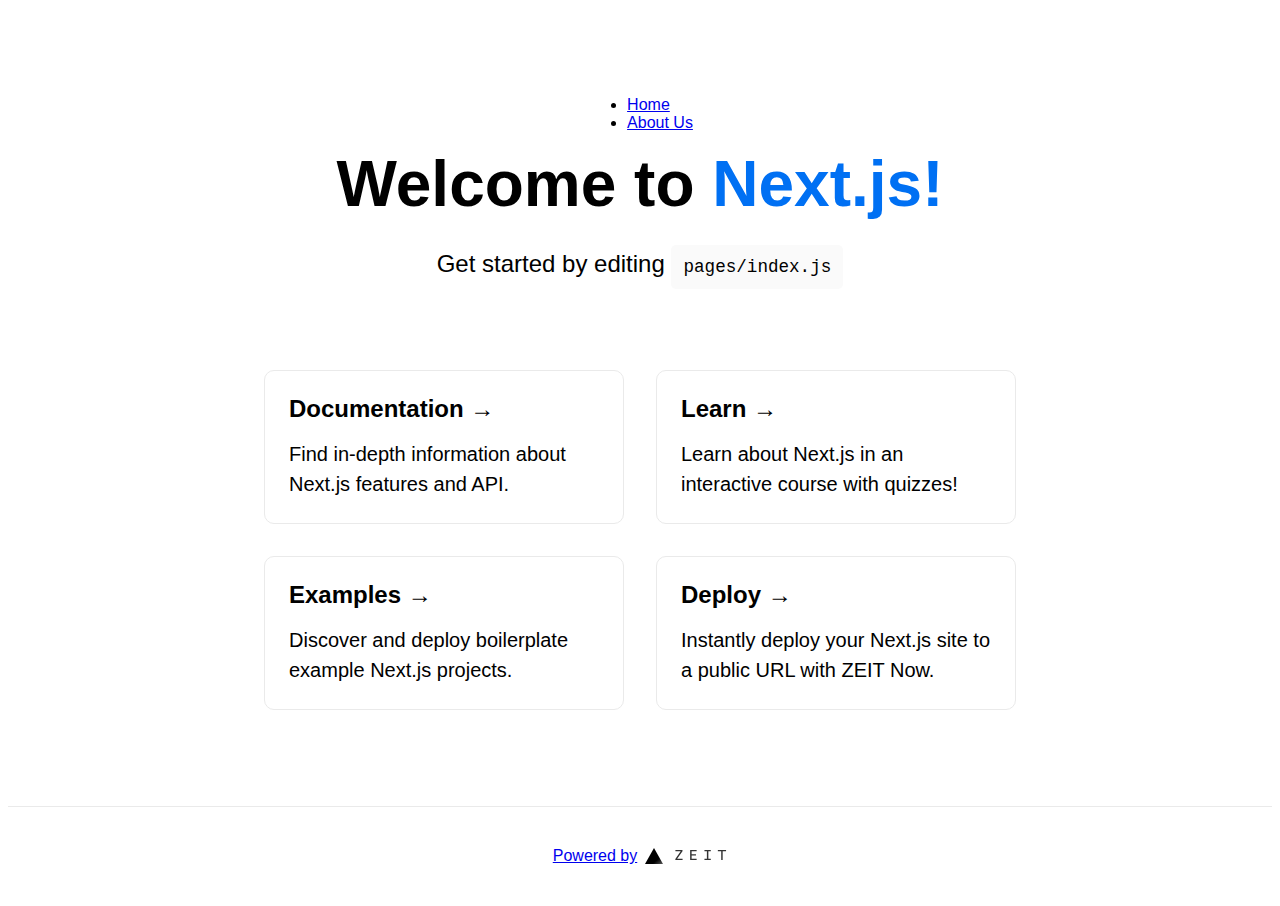
==== index.html @ a6445b6d "web site" ====
<!DOCTYPE html><html><head><meta name="viewport" content="width=device-width"/><meta charSet="utf-8"/><title>Create Next Home</title><meta name="Description" content="Create Next Home"/><link rel="icon" href="/favicon.ico"/><meta name="next-head-count" content="5"/><link rel="preload" href="/_next/static/css/9fda6e7c62ddbb3475de.css" as="style"/><link rel="stylesheet" href="/_next/static/css/9fda6e7c62ddbb3475de.css"/><link rel="preload" href="/_next/static/css/e2f26853386b54f37ce3.css" as="style"/><link rel="stylesheet" href="/_next/static/css/e2f26853386b54f37ce3.css"/><link rel="preload" href="/_next/static/AYoh7G82UzfrctL_WtD29/pages/index.js" as="script"/><link rel="preload" href="/_next/static/AYoh7G82UzfrctL_WtD29/pages/_app.js" as="script"/><link rel="preload" href="/_next/static/runtime/webpack-2a9f584e76ec5fd661a8.js" as="script"/><link rel="preload" href="/_next/static/chunks/framework.f2d6fb4bd48cff35edd7.js" as="script"/><link rel="preload" href="/_next/static/chunks/c4809a41e9c1497f73262485779cecc77e86ee9b.e8c53c1e247e535f93a0.js" as="script"/><link rel="preload" href="/_next/static/runtime/main-543ebbdb6f335ff198fe.js" as="script"/></head><body><div id="__next"><div class="index_container__3Or0C"><div class="index_main__3P-zj"><ul><li><a href="/">Home</a></li><li><a href="/about">About Us</a></li></ul><h1 class="index_title__3W9b9">Welcome to <a href="https://nextjs.org">Next.js!</a></h1><p class="index_description__rkkV5">Get started by editing <code>pages/index.js</code></p><div class="index_grid__1OFHn"><a href="https://nextjs.org/docs" class="index_card__1nD_T"><h3>Documentation →</h3><p>Find in-depth information about Next.js features and API.</p></a><a href="https://nextjs.org/learn" class="index_card__1nD_T"><h3>Learn →</h3><p>Learn about Next.js in an interactive course with quizzes!</p></a><a href="https://github.com/zeit/next.js/tree/master/examples" class="index_card__1nD_T"><h3>Examples →</h3><p>Discover and deploy boilerplate example Next.js projects.</p></a><a href="https://zeit.co/import?filter=next.js&amp;utm_source=create-next-app&amp;utm_medium=default-template&amp;utm_campaign=create-next-app" class="index_card__1nD_T"><h3>Deploy →</h3><p>Instantly deploy your Next.js site to a public URL with ZEIT Now.</p></a></div></div><div class="index_footer__2UCoA"><a href="https://zeit.co?utm_source=create-next-app&amp;utm_medium=default-template&amp;utm_campaign=create-next-app" target="_blank" rel="noopener noreferrer">Powered by <img src="/zeit.svg" alt="ZEIT Logo"/></a></div></div></div><script id="__NEXT_DATA__" type="application/json">{"props":{"pageProps":{}},"page":"/","query":{},"buildId":"AYoh7G82UzfrctL_WtD29","nextExport":true,"autoExport":true,"isFallback":false}</script><script nomodule="" src="/_next/static/runtime/polyfills-c91089e862617ff54cd9.js"></script><script async="" data-next-page="/" src="/_next/static/AYoh7G82UzfrctL_WtD29/pages/index.js"></script><script async="" data-next-page="/_app" src="/_next/static/AYoh7G82UzfrctL_WtD29/pages/_app.js"></script><script src="/_next/static/runtime/webpack-2a9f584e76ec5fd661a8.js" async=""></script><script src="/_next/static/chunks/framework.f2d6fb4bd48cff35edd7.js" async=""></script><script src="/_next/static/chunks/c4809a41e9c1497f73262485779cecc77e86ee9b.e8c53c1e247e535f93a0.js" async=""></script><script src="/_next/static/runtime/main-543ebbdb6f335ff198fe.js" async=""></script><script src="/_next/static/AYoh7G82UzfrctL_WtD29/_buildManifest.js" async=""></script><script src="/_next/static/AYoh7G82UzfrctL_WtD29/_ssgManifest.js" async=""></script></body></html>
---- _next/static/css/9fda6e7c62ddbb3475de.css ----
body,html{padding:0;margin:0;font-family:-apple-system,BlinkMacSystemFont,Segoe UI,Roboto,Oxygen,Ubuntu,Cantarell,Fira Sans,Droid Sans,Helvetica Neue,sans-serif}code{background:#fafafa;border-radius:5px;padding:.75rem;font-size:1.1rem;font-family:Menlo,Monaco,Lucida Console,Liberation Mono,DejaVu Sans Mono,Bitstream Vera Sans Mono,Courier New,monospace}*{box-sizing:border-box}
---- _next/static/css/9fda6e7c62ddbb3475de.css ----
body,html{padding:0;margin:0;font-family:-apple-system,BlinkMacSystemFont,Segoe UI,Roboto,Oxygen,Ubuntu,Cantarell,Fira Sans,Droid Sans,Helvetica Neue,sans-serif}code{background:#fafafa;border-radius:5px;padding:.75rem;font-size:1.1rem;font-family:Menlo,Monaco,Lucida Console,Liberation Mono,DejaVu Sans Mono,Bitstream Vera Sans Mono,Courier New,monospace}*{box-sizing:border-box}
---- _next/static/css/e2f26853386b54f37ce3.css ----
.index_container__3Or0C{min-height:100vh;padding:0 .5rem;flex-direction:column}.index_container__3Or0C,.index_main__3P-zj{display:flex;justify-content:center;align-items:center}.index_main__3P-zj{padding:5rem 0;flex:1 1;flex-direction:column}.index_footer__2UCoA{width:100%;height:100px;border-top:1px solid #eaeaea;display:flex;justify-content:center;align-items:center}.index_footer__2UCoA img{margin-left:.5rem}.index_footer__2UCoA a{display:flex;justify-content:center;align-items:center}.index_title__3W9b9 a{color:#0070f3;text-decoration:none}.index_title__3W9b9 a:active,.index_title__3W9b9 a:focus,.index_title__3W9b9 a:hover{text-decoration:underline}.index_title__3W9b9{margin:0;line-height:1.15;font-size:4rem}.index_description__rkkV5,.index_title__3W9b9{text-align:center}.index_description__rkkV5{line-height:1.5;font-size:1.5rem}.index_grid__1OFHn{display:flex;align-items:center;justify-content:center;flex-wrap:wrap;max-width:800px;margin-top:3rem}.index_card__1nD_T,.index_grid__1OFHn a{color:inherit;text-decoration:none}.index_card__1nD_T{margin:1rem;flex-basis:45%;padding:1.5rem;text-align:left;border:1px solid #eaeaea;border-radius:10px;transition:color .15s ease,border-color .15s ease}.index_card__1nD_T:active,.index_card__1nD_T:focus,.index_card__1nD_T:hover{color:#0070f3;border-color:#0070f3}.index_card__1nD_T h3{margin:0 0 1rem;font-size:1.5rem}.index_card__1nD_T p{margin:0;font-size:1.25rem;line-height:1.5}@media(max-width:600px){.index_grid__1OFHn{width:100%;flex-direction:column}}
---- _next/static/css/e2f26853386b54f37ce3.css ----
.index_container__3Or0C{min-height:100vh;padding:0 .5rem;flex-direction:column}.index_container__3Or0C,.index_main__3P-zj{display:flex;justify-content:center;align-items:center}.index_main__3P-zj{padding:5rem 0;flex:1 1;flex-direction:column}.index_footer__2UCoA{width:100%;height:100px;border-top:1px solid #eaeaea;display:flex;justify-content:center;align-items:center}.index_footer__2UCoA img{margin-left:.5rem}.index_footer__2UCoA a{display:flex;justify-content:center;align-items:center}.index_title__3W9b9 a{color:#0070f3;text-decoration:none}.index_title__3W9b9 a:active,.index_title__3W9b9 a:focus,.index_title__3W9b9 a:hover{text-decoration:underline}.index_title__3W9b9{margin:0;line-height:1.15;font-size:4rem}.index_description__rkkV5,.index_title__3W9b9{text-align:center}.index_description__rkkV5{line-height:1.5;font-size:1.5rem}.index_grid__1OFHn{display:flex;align-items:center;justify-content:center;flex-wrap:wrap;max-width:800px;margin-top:3rem}.index_card__1nD_T,.index_grid__1OFHn a{color:inherit;text-decoration:none}.index_card__1nD_T{margin:1rem;flex-basis:45%;padding:1.5rem;text-align:left;border:1px solid #eaeaea;border-radius:10px;transition:color .15s ease,border-color .15s ease}.index_card__1nD_T:active,.index_card__1nD_T:focus,.index_card__1nD_T:hover{color:#0070f3;border-color:#0070f3}.index_card__1nD_T h3{margin:0 0 1rem;font-size:1.5rem}.index_card__1nD_T p{margin:0;font-size:1.25rem;line-height:1.5}@media(max-width:600px){.index_grid__1OFHn{width:100%;flex-direction:column}}
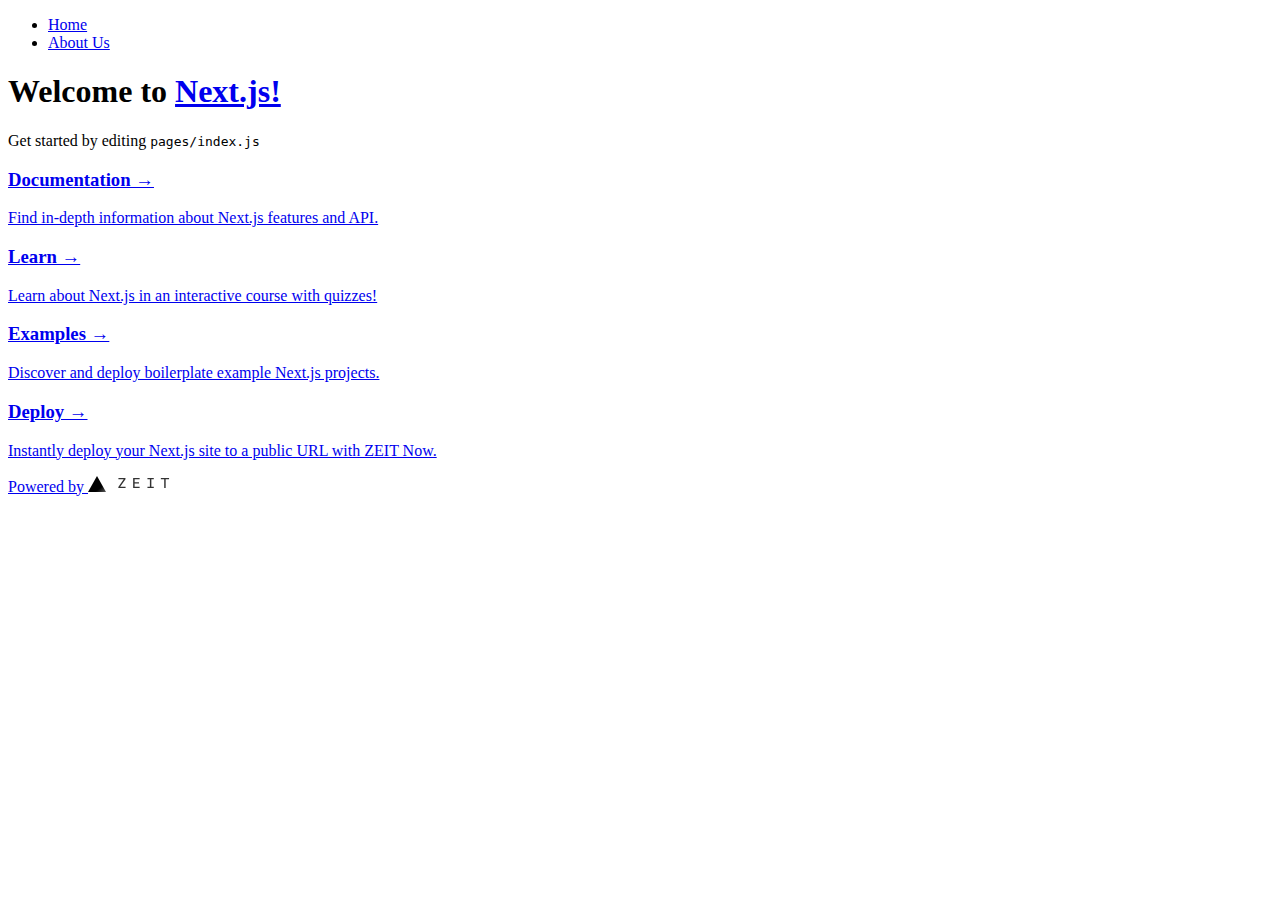
==== commit 8ac24f1e: "gh pages" ====
--- a/index.html
+++ b/index.html
@@ -1 +1 @@
-<!DOCTYPE html><html><head><meta name="viewport" content="width=device-width"/><meta charSet="utf-8"/><title>Create Next Home</title><meta name="Description" content="Create Next Home"/><link rel="icon" href="/favicon.ico"/><meta name="next-head-count" content="5"/><link rel="preload" href="/_next/static/css/9fda6e7c62ddbb3475de.css" as="style"/><link rel="stylesheet" href="/_next/static/css/9fda6e7c62ddbb3475de.css"/><link rel="preload" href="/_next/static/css/e2f26853386b54f37ce3.css" as="style"/><link rel="stylesheet" href="/_next/static/css/e2f26853386b54f37ce3.css"/><link rel="preload" href="/_next/static/AYoh7G82UzfrctL_WtD29/pages/index.js" as="script"/><link rel="preload" href="/_next/static/AYoh7G82UzfrctL_WtD29/pages/_app.js" as="script"/><link rel="preload" href="/_next/static/runtime/webpack-2a9f584e76ec5fd661a8.js" as="script"/><link rel="preload" href="/_next/static/chunks/framework.f2d6fb4bd48cff35edd7.js" as="script"/><link rel="preload" href="/_next/static/chunks/c4809a41e9c1497f73262485779cecc77e86ee9b.e8c53c1e247e535f93a0.js" as="script"/><link rel="preload" href="/_next/static/runtime/main-543ebbdb6f335ff198fe.js" as="script"/></head><body><div id="__next"><div class="index_container__3Or0C"><div class="index_main__3P-zj"><ul><li><a href="/">Home</a></li><li><a href="/about">About Us</a></li></ul><h1 class="index_title__3W9b9">Welcome to <a href="https://nextjs.org">Next.js!</a></h1><p class="index_description__rkkV5">Get started by editing <code>pages/index.js</code></p><div class="index_grid__1OFHn"><a href="https://nextjs.org/docs" class="index_card__1nD_T"><h3>Documentation →</h3><p>Find in-depth information about Next.js features and API.</p></a><a href="https://nextjs.org/learn" class="index_card__1nD_T"><h3>Learn →</h3><p>Learn about Next.js in an interactive course with quizzes!</p></a><a href="https://github.com/zeit/next.js/tree/master/examples" class="index_card__1nD_T"><h3>Examples →</h3><p>Discover and deploy boilerplate example Next.js projects.</p></a><a href="https://zeit.co/import?filter=next.js&amp;utm_source=create-next-app&amp;utm_medium=default-template&amp;utm_campaign=create-next-app" class="index_card__1nD_T"><h3>Deploy →</h3><p>Instantly deploy your Next.js site to a public URL with ZEIT Now.</p></a></div></div><div class="index_footer__2UCoA"><a href="https://zeit.co?utm_source=create-next-app&amp;utm_medium=default-template&amp;utm_campaign=create-next-app" target="_blank" rel="noopener noreferrer">Powered by <img src="/zeit.svg" alt="ZEIT Logo"/></a></div></div></div><script id="__NEXT_DATA__" type="application/json">{"props":{"pageProps":{}},"page":"/","query":{},"buildId":"AYoh7G82UzfrctL_WtD29","nextExport":true,"autoExport":true,"isFallback":false}</script><script nomodule="" src="/_next/static/runtime/polyfills-c91089e862617ff54cd9.js"></script><script async="" data-next-page="/" src="/_next/static/AYoh7G82UzfrctL_WtD29/pages/index.js"></script><script async="" data-next-page="/_app" src="/_next/static/AYoh7G82UzfrctL_WtD29/pages/_app.js"></script><script src="/_next/static/runtime/webpack-2a9f584e76ec5fd661a8.js" async=""></script><script src="/_next/static/chunks/framework.f2d6fb4bd48cff35edd7.js" async=""></script><script src="/_next/static/chunks/c4809a41e9c1497f73262485779cecc77e86ee9b.e8c53c1e247e535f93a0.js" async=""></script><script src="/_next/static/runtime/main-543ebbdb6f335ff198fe.js" async=""></script><script src="/_next/static/AYoh7G82UzfrctL_WtD29/_buildManifest.js" async=""></script><script src="/_next/static/AYoh7G82UzfrctL_WtD29/_ssgManifest.js" async=""></script></body></html>+<!DOCTYPE html><html><head><meta name="viewport" content="width=device-width"/><meta charSet="utf-8"/><title>Create Next Home</title><meta name="Description" content="Create Next Home"/><link rel="icon" href="/favicon.ico"/><meta name="next-head-count" content="5"/><link rel="preload" href="/test/_next/static/css/9fda6e7c62ddbb3475de.css" as="style"/><link rel="stylesheet" href="/test/_next/static/css/9fda6e7c62ddbb3475de.css"/><link rel="preload" href="/test/_next/static/css/e2f26853386b54f37ce3.css" as="style"/><link rel="stylesheet" href="/test/_next/static/css/e2f26853386b54f37ce3.css"/><link rel="preload" href="/test/_next/static/rOxha6WXBekNZ1K5mVQm_/pages/index.js" as="script"/><link rel="preload" href="/test/_next/static/rOxha6WXBekNZ1K5mVQm_/pages/_app.js" as="script"/><link rel="preload" href="/test/_next/static/runtime/webpack-2a9f584e76ec5fd661a8.js" as="script"/><link rel="preload" href="/test/_next/static/chunks/framework.f2d6fb4bd48cff35edd7.js" as="script"/><link rel="preload" href="/test/_next/static/chunks/d0e4e64550b365b54290e020e074610358616b26.e8c53c1e247e535f93a0.js" as="script"/><link rel="preload" href="/test/_next/static/runtime/main-543ebbdb6f335ff198fe.js" as="script"/></head><body><div id="__next"><div class="index_container__3Or0C"><div class="index_main__3P-zj"><ul><li><a href="/test/">Home</a></li><li><a href="/test/about">About Us</a></li></ul><h1 class="index_title__3W9b9">Welcome to <a href="https://nextjs.org">Next.js!</a></h1><p class="index_description__rkkV5">Get started by editing <code>pages/index.js</code></p><div class="index_grid__1OFHn"><a href="https://nextjs.org/docs" class="index_card__1nD_T"><h3>Documentation →</h3><p>Find in-depth information about Next.js features and API.</p></a><a href="https://nextjs.org/learn" class="index_card__1nD_T"><h3>Learn →</h3><p>Learn about Next.js in an interactive course with quizzes!</p></a><a href="https://github.com/zeit/next.js/tree/master/examples" class="index_card__1nD_T"><h3>Examples →</h3><p>Discover and deploy boilerplate example Next.js projects.</p></a><a href="https://zeit.co/import?filter=next.js&amp;utm_source=create-next-app&amp;utm_medium=default-template&amp;utm_campaign=create-next-app" class="index_card__1nD_T"><h3>Deploy →</h3><p>Instantly deploy your Next.js site to a public URL with ZEIT Now.</p></a></div></div><div class="index_footer__2UCoA"><a href="https://zeit.co?utm_source=create-next-app&amp;utm_medium=default-template&amp;utm_campaign=create-next-app" target="_blank" rel="noopener noreferrer">Powered by <img src="/zeit.svg" alt="ZEIT Logo"/></a></div></div></div><script id="__NEXT_DATA__" type="application/json">{"props":{"pageProps":{}},"page":"/","query":{},"buildId":"rOxha6WXBekNZ1K5mVQm_","assetPrefix":"/test","nextExport":true,"autoExport":true,"isFallback":false}</script><script nomodule="" src="/test/_next/static/runtime/polyfills-c91089e862617ff54cd9.js"></script><script async="" data-next-page="/" src="/test/_next/static/rOxha6WXBekNZ1K5mVQm_/pages/index.js"></script><script async="" data-next-page="/_app" src="/test/_next/static/rOxha6WXBekNZ1K5mVQm_/pages/_app.js"></script><script src="/test/_next/static/runtime/webpack-2a9f584e76ec5fd661a8.js" async=""></script><script src="/test/_next/static/chunks/framework.f2d6fb4bd48cff35edd7.js" async=""></script><script src="/test/_next/static/chunks/d0e4e64550b365b54290e020e074610358616b26.e8c53c1e247e535f93a0.js" async=""></script><script src="/test/_next/static/runtime/main-543ebbdb6f335ff198fe.js" async=""></script><script src="/test/_next/static/rOxha6WXBekNZ1K5mVQm_/_buildManifest.js" async=""></script><script src="/test/_next/static/rOxha6WXBekNZ1K5mVQm_/_ssgManifest.js" async=""></script></body></html>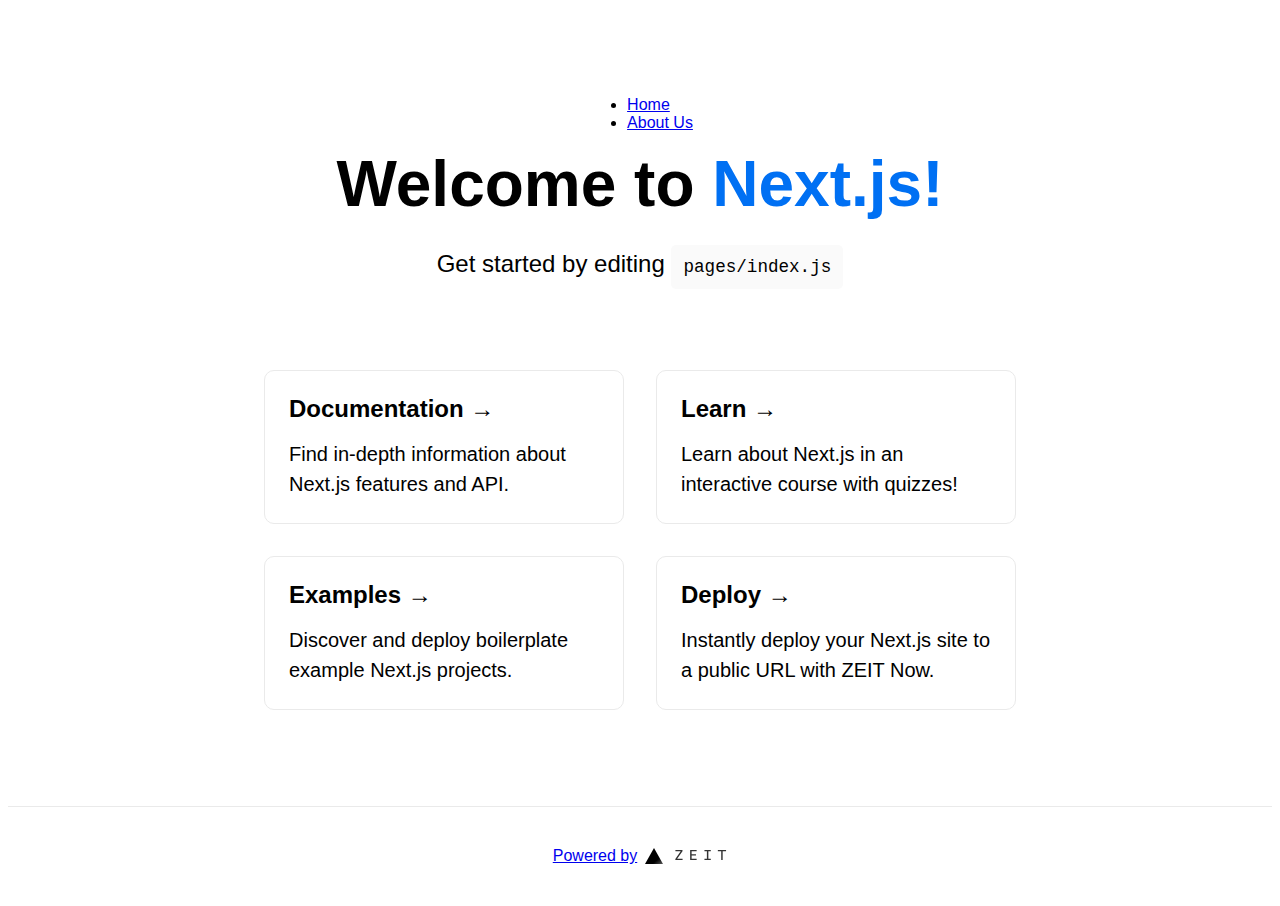
==== commit 6f757d62: "w" ====
--- a/index.html
+++ b/index.html
@@ -1 +1 @@
-<!DOCTYPE html><html><head><meta name="viewport" content="width=device-width"/><meta charSet="utf-8"/><title>Create Next Home</title><meta name="Description" content="Create Next Home"/><link rel="icon" href="/favicon.ico"/><meta name="next-head-count" content="5"/><link rel="preload" href="/test/_next/static/css/9fda6e7c62ddbb3475de.css" as="style"/><link rel="stylesheet" href="/test/_next/static/css/9fda6e7c62ddbb3475de.css"/><link rel="preload" href="/test/_next/static/css/e2f26853386b54f37ce3.css" as="style"/><link rel="stylesheet" href="/test/_next/static/css/e2f26853386b54f37ce3.css"/><link rel="preload" href="/test/_next/static/rOxha6WXBekNZ1K5mVQm_/pages/index.js" as="script"/><link rel="preload" href="/test/_next/static/rOxha6WXBekNZ1K5mVQm_/pages/_app.js" as="script"/><link rel="preload" href="/test/_next/static/runtime/webpack-2a9f584e76ec5fd661a8.js" as="script"/><link rel="preload" href="/test/_next/static/chunks/framework.f2d6fb4bd48cff35edd7.js" as="script"/><link rel="preload" href="/test/_next/static/chunks/d0e4e64550b365b54290e020e074610358616b26.e8c53c1e247e535f93a0.js" as="script"/><link rel="preload" href="/test/_next/static/runtime/main-543ebbdb6f335ff198fe.js" as="script"/></head><body><div id="__next"><div class="index_container__3Or0C"><div class="index_main__3P-zj"><ul><li><a href="/test/">Home</a></li><li><a href="/test/about">About Us</a></li></ul><h1 class="index_title__3W9b9">Welcome to <a href="https://nextjs.org">Next.js!</a></h1><p class="index_description__rkkV5">Get started by editing <code>pages/index.js</code></p><div class="index_grid__1OFHn"><a href="https://nextjs.org/docs" class="index_card__1nD_T"><h3>Documentation →</h3><p>Find in-depth information about Next.js features and API.</p></a><a href="https://nextjs.org/learn" class="index_card__1nD_T"><h3>Learn →</h3><p>Learn about Next.js in an interactive course with quizzes!</p></a><a href="https://github.com/zeit/next.js/tree/master/examples" class="index_card__1nD_T"><h3>Examples →</h3><p>Discover and deploy boilerplate example Next.js projects.</p></a><a href="https://zeit.co/import?filter=next.js&amp;utm_source=create-next-app&amp;utm_medium=default-template&amp;utm_campaign=create-next-app" class="index_card__1nD_T"><h3>Deploy →</h3><p>Instantly deploy your Next.js site to a public URL with ZEIT Now.</p></a></div></div><div class="index_footer__2UCoA"><a href="https://zeit.co?utm_source=create-next-app&amp;utm_medium=default-template&amp;utm_campaign=create-next-app" target="_blank" rel="noopener noreferrer">Powered by <img src="/zeit.svg" alt="ZEIT Logo"/></a></div></div></div><script id="__NEXT_DATA__" type="application/json">{"props":{"pageProps":{}},"page":"/","query":{},"buildId":"rOxha6WXBekNZ1K5mVQm_","assetPrefix":"/test","nextExport":true,"autoExport":true,"isFallback":false}</script><script nomodule="" src="/test/_next/static/runtime/polyfills-c91089e862617ff54cd9.js"></script><script async="" data-next-page="/" src="/test/_next/static/rOxha6WXBekNZ1K5mVQm_/pages/index.js"></script><script async="" data-next-page="/_app" src="/test/_next/static/rOxha6WXBekNZ1K5mVQm_/pages/_app.js"></script><script src="/test/_next/static/runtime/webpack-2a9f584e76ec5fd661a8.js" async=""></script><script src="/test/_next/static/chunks/framework.f2d6fb4bd48cff35edd7.js" async=""></script><script src="/test/_next/static/chunks/d0e4e64550b365b54290e020e074610358616b26.e8c53c1e247e535f93a0.js" async=""></script><script src="/test/_next/static/runtime/main-543ebbdb6f335ff198fe.js" async=""></script><script src="/test/_next/static/rOxha6WXBekNZ1K5mVQm_/_buildManifest.js" async=""></script><script src="/test/_next/static/rOxha6WXBekNZ1K5mVQm_/_ssgManifest.js" async=""></script></body></html>+<!DOCTYPE html><html><head><meta name="viewport" content="width=device-width"/><meta charSet="utf-8"/><title>Create Next Home</title><meta name="Description" content="Create Next Home"/><link rel="icon" href="/favicon.ico"/><meta name="next-head-count" content="5"/><link rel="preload" href="/_next/static/css/9fda6e7c62ddbb3475de.css" as="style"/><link rel="stylesheet" href="/_next/static/css/9fda6e7c62ddbb3475de.css"/><link rel="preload" href="/_next/static/css/e2f26853386b54f37ce3.css" as="style"/><link rel="stylesheet" href="/_next/static/css/e2f26853386b54f37ce3.css"/><link rel="preload" href="/_next/static/CDaXvr4kfCEC-3EyZbrSI/pages/index.js" as="script"/><link rel="preload" href="/_next/static/CDaXvr4kfCEC-3EyZbrSI/pages/_app.js" as="script"/><link rel="preload" href="/_next/static/runtime/webpack-2a9f584e76ec5fd661a8.js" as="script"/><link rel="preload" href="/_next/static/chunks/framework.f2d6fb4bd48cff35edd7.js" as="script"/><link rel="preload" href="/_next/static/chunks/2476fe8b5a206439ecef12eeca86eb37e82c8b3c.e8c53c1e247e535f93a0.js" as="script"/><link rel="preload" href="/_next/static/runtime/main-543ebbdb6f335ff198fe.js" as="script"/></head><body><div id="__next"><div class="index_container__3Or0C"><div class="index_main__3P-zj"><ul><li><a href="/">Home</a></li><li><a href="/about">About Us</a></li></ul><h1 class="index_title__3W9b9">Welcome to <a href="https://nextjs.org">Next.js!</a></h1><p class="index_description__rkkV5">Get started by editing <code>pages/index.js</code></p><div class="index_grid__1OFHn"><a href="https://nextjs.org/docs" class="index_card__1nD_T"><h3>Documentation →</h3><p>Find in-depth information about Next.js features and API.</p></a><a href="https://nextjs.org/learn" class="index_card__1nD_T"><h3>Learn →</h3><p>Learn about Next.js in an interactive course with quizzes!</p></a><a href="https://github.com/zeit/next.js/tree/master/examples" class="index_card__1nD_T"><h3>Examples →</h3><p>Discover and deploy boilerplate example Next.js projects.</p></a><a href="https://zeit.co/import?filter=next.js&amp;utm_source=create-next-app&amp;utm_medium=default-template&amp;utm_campaign=create-next-app" class="index_card__1nD_T"><h3>Deploy →</h3><p>Instantly deploy your Next.js site to a public URL with ZEIT Now.</p></a></div></div><div class="index_footer__2UCoA"><a href="https://zeit.co?utm_source=create-next-app&amp;utm_medium=default-template&amp;utm_campaign=create-next-app" target="_blank" rel="noopener noreferrer">Powered by <img src="/zeit.svg" alt="ZEIT Logo"/></a></div></div></div><script id="__NEXT_DATA__" type="application/json">{"props":{"pageProps":{}},"page":"/","query":{},"buildId":"CDaXvr4kfCEC-3EyZbrSI","nextExport":true,"autoExport":true,"isFallback":false}</script><script nomodule="" src="/_next/static/runtime/polyfills-c91089e862617ff54cd9.js"></script><script async="" data-next-page="/" src="/_next/static/CDaXvr4kfCEC-3EyZbrSI/pages/index.js"></script><script async="" data-next-page="/_app" src="/_next/static/CDaXvr4kfCEC-3EyZbrSI/pages/_app.js"></script><script src="/_next/static/runtime/webpack-2a9f584e76ec5fd661a8.js" async=""></script><script src="/_next/static/chunks/framework.f2d6fb4bd48cff35edd7.js" async=""></script><script src="/_next/static/chunks/2476fe8b5a206439ecef12eeca86eb37e82c8b3c.e8c53c1e247e535f93a0.js" async=""></script><script src="/_next/static/runtime/main-543ebbdb6f335ff198fe.js" async=""></script><script src="/_next/static/CDaXvr4kfCEC-3EyZbrSI/_buildManifest.js" async=""></script><script src="/_next/static/CDaXvr4kfCEC-3EyZbrSI/_ssgManifest.js" async=""></script></body></html>--- a/_next/static/css/9fda6e7c62ddbb3475de.css
+++ b/_next/static/css/9fda6e7c62ddbb3475de.css
@@ -0,0 +1 @@
+body,html{padding:0;margin:0;font-family:-apple-system,BlinkMacSystemFont,Segoe UI,Roboto,Oxygen,Ubuntu,Cantarell,Fira Sans,Droid Sans,Helvetica Neue,sans-serif}code{background:#fafafa;border-radius:5px;padding:.75rem;font-size:1.1rem;font-family:Menlo,Monaco,Lucida Console,Liberation Mono,DejaVu Sans Mono,Bitstream Vera Sans Mono,Courier New,monospace}*{box-sizing:border-box}--- a/_next/static/css/9fda6e7c62ddbb3475de.css
+++ b/_next/static/css/9fda6e7c62ddbb3475de.css
@@ -0,0 +1 @@
+body,html{padding:0;margin:0;font-family:-apple-system,BlinkMacSystemFont,Segoe UI,Roboto,Oxygen,Ubuntu,Cantarell,Fira Sans,Droid Sans,Helvetica Neue,sans-serif}code{background:#fafafa;border-radius:5px;padding:.75rem;font-size:1.1rem;font-family:Menlo,Monaco,Lucida Console,Liberation Mono,DejaVu Sans Mono,Bitstream Vera Sans Mono,Courier New,monospace}*{box-sizing:border-box}--- a/_next/static/css/e2f26853386b54f37ce3.css
+++ b/_next/static/css/e2f26853386b54f37ce3.css
@@ -0,0 +1 @@
+.index_container__3Or0C{min-height:100vh;padding:0 .5rem;flex-direction:column}.index_container__3Or0C,.index_main__3P-zj{display:flex;justify-content:center;align-items:center}.index_main__3P-zj{padding:5rem 0;flex:1 1;flex-direction:column}.index_footer__2UCoA{width:100%;height:100px;border-top:1px solid #eaeaea;display:flex;justify-content:center;align-items:center}.index_footer__2UCoA img{margin-left:.5rem}.index_footer__2UCoA a{display:flex;justify-content:center;align-items:center}.index_title__3W9b9 a{color:#0070f3;text-decoration:none}.index_title__3W9b9 a:active,.index_title__3W9b9 a:focus,.index_title__3W9b9 a:hover{text-decoration:underline}.index_title__3W9b9{margin:0;line-height:1.15;font-size:4rem}.index_description__rkkV5,.index_title__3W9b9{text-align:center}.index_description__rkkV5{line-height:1.5;font-size:1.5rem}.index_grid__1OFHn{display:flex;align-items:center;justify-content:center;flex-wrap:wrap;max-width:800px;margin-top:3rem}.index_card__1nD_T,.index_grid__1OFHn a{color:inherit;text-decoration:none}.index_card__1nD_T{margin:1rem;flex-basis:45%;padding:1.5rem;text-align:left;border:1px solid #eaeaea;border-radius:10px;transition:color .15s ease,border-color .15s ease}.index_card__1nD_T:active,.index_card__1nD_T:focus,.index_card__1nD_T:hover{color:#0070f3;border-color:#0070f3}.index_card__1nD_T h3{margin:0 0 1rem;font-size:1.5rem}.index_card__1nD_T p{margin:0;font-size:1.25rem;line-height:1.5}@media(max-width:600px){.index_grid__1OFHn{width:100%;flex-direction:column}}--- a/_next/static/css/e2f26853386b54f37ce3.css
+++ b/_next/static/css/e2f26853386b54f37ce3.css
@@ -0,0 +1 @@
+.index_container__3Or0C{min-height:100vh;padding:0 .5rem;flex-direction:column}.index_container__3Or0C,.index_main__3P-zj{display:flex;justify-content:center;align-items:center}.index_main__3P-zj{padding:5rem 0;flex:1 1;flex-direction:column}.index_footer__2UCoA{width:100%;height:100px;border-top:1px solid #eaeaea;display:flex;justify-content:center;align-items:center}.index_footer__2UCoA img{margin-left:.5rem}.index_footer__2UCoA a{display:flex;justify-content:center;align-items:center}.index_title__3W9b9 a{color:#0070f3;text-decoration:none}.index_title__3W9b9 a:active,.index_title__3W9b9 a:focus,.index_title__3W9b9 a:hover{text-decoration:underline}.index_title__3W9b9{margin:0;line-height:1.15;font-size:4rem}.index_description__rkkV5,.index_title__3W9b9{text-align:center}.index_description__rkkV5{line-height:1.5;font-size:1.5rem}.index_grid__1OFHn{display:flex;align-items:center;justify-content:center;flex-wrap:wrap;max-width:800px;margin-top:3rem}.index_card__1nD_T,.index_grid__1OFHn a{color:inherit;text-decoration:none}.index_card__1nD_T{margin:1rem;flex-basis:45%;padding:1.5rem;text-align:left;border:1px solid #eaeaea;border-radius:10px;transition:color .15s ease,border-color .15s ease}.index_card__1nD_T:active,.index_card__1nD_T:focus,.index_card__1nD_T:hover{color:#0070f3;border-color:#0070f3}.index_card__1nD_T h3{margin:0 0 1rem;font-size:1.5rem}.index_card__1nD_T p{margin:0;font-size:1.25rem;line-height:1.5}@media(max-width:600px){.index_grid__1OFHn{width:100%;flex-direction:column}}